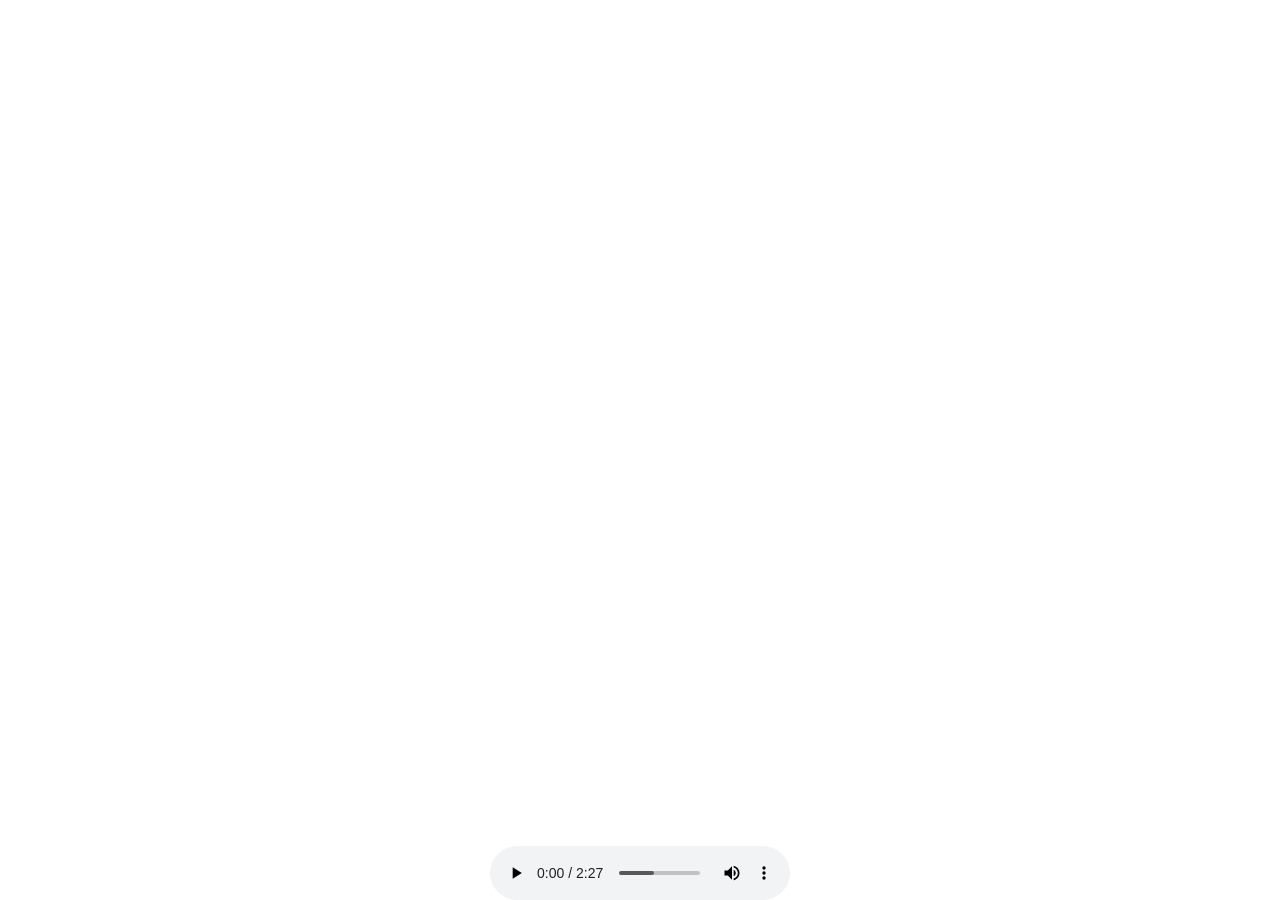
==== index.html @ 43ec4708 "add content" ====
<!DOCTYPE html>
<html>

<head>
    <title>Page Title</title>
    <link rel="stylesheet" href="style.css">
</head>

<body>

    <!-- <h1>My First Heading</h1>
    <p>My first paragraph.</p> -->

    

    <img id="random-fact-image" class="center"/>
    <div><audio controls autoplay id="audio" class="center">
            <source src="res\Rainych - See Tình (Japanese Version).mp3" type="audio/mp3">
            Your browser does not support the audio tag.
        </audio></div>
<script src="script.js"></script>
</body>


</html>
---- style.css ----
.center {
    position: absolute;
    bottom: 0;
    left: 0;
    right: 0;
    margin: auto;
}

img {
    position: absolute;
    margin: auto;
    top: 0;
    left: 0;
    right: 0;
    bottom: 0;
}
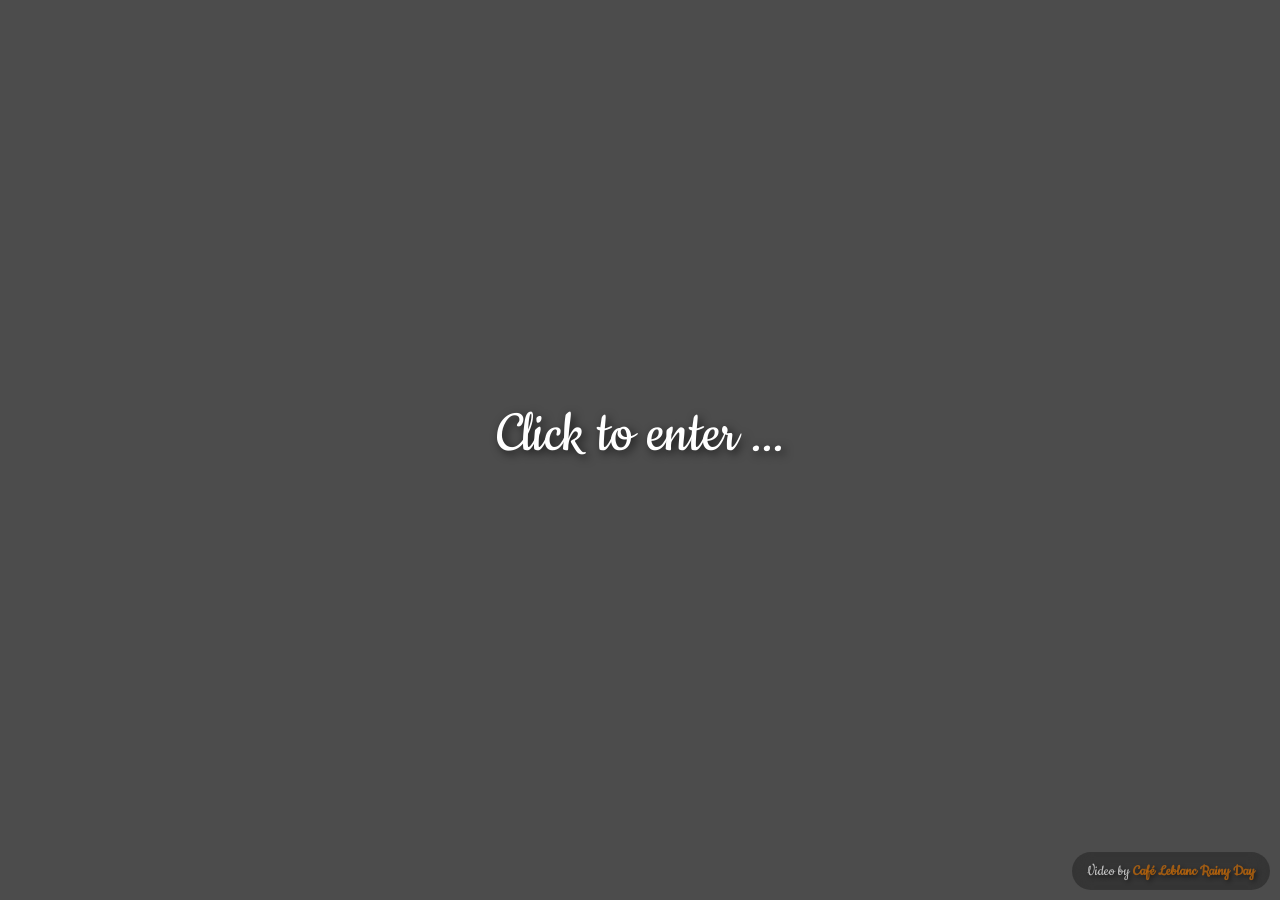
==== commit 429fb0df: "add leblanc" ====
--- a/index.html
+++ b/index.html
@@ -1,25 +1,234 @@
 <!DOCTYPE html>
-<html>
+<html lang="en">
 
 <head>
-    <title>Page Title</title>
-    <link rel="stylesheet" href="style.css">
+    <meta charset="UTF-8">
+    <meta name="viewport" content="width=device-width, initial-scale=1.0">
+    <link rel="preconnect" href="https://fonts.googleapis.com">
+    <link rel="preconnect" href="https://fonts.gstatic.com" crossorigin>
+    <link href="https://fonts.googleapis.com/css2?family=Cookie&display=swap" rel="stylesheet">
+    <title>Daily Caffeine Dose</title>
+    <style>
+        * {
+            margin: 0;
+            padding: 0;
+            box-sizing: border-box;
+        }
+
+        body {
+            font-family: "Cookie", cursive;
+            height: 100vh;
+            display: flex;
+            justify-content: center;
+            align-items: center;
+            overflow: hidden;
+            position: relative;
+        }
+
+        .background-video {
+            position: fixed;
+            top: 0;
+            left: 0;
+            width: 100%;
+            height: 100%;
+            object-fit: cover;
+            z-index: -1;
+            transition: transform 2s ease-in-out;
+        }
+
+        .background-video.zoom-in {
+            transform: scale(1.15);
+        }
+
+        .video-overlay {
+            position: fixed;
+            top: 0;
+            left: 0;
+            width: 100%;
+            height: 100%;
+            background: rgba(0, 0, 0, 0.7);
+            z-index: 0;
+            transition: opacity 2s ease-in-out;
+        }
+
+        .video-overlay.fade-out {
+            opacity: 0;
+        }
+
+        .container {
+            text-align: center;
+            cursor: pointer;
+            position: relative;
+            z-index: 1;
+        }
+
+        .caffeine-text {
+            font-size: 4rem;
+            color: #fff;
+            text-shadow: 3px 3px 10px rgba(0, 0, 0, 0.7);
+            margin-bottom: 30px;
+            animation: breathingGlow 3s ease-in-out infinite;
+            transition: all 0.3s ease;
+        }
+
+        @keyframes breathingGlow {
+            0% {
+                text-shadow: 3px 3px 10px rgba(0, 0, 0, 0.7),
+                             0 0 10px rgba(255, 255, 255, 0.3);
+            }
+            50% {
+                text-shadow: 3px 3px 10px rgba(0, 0, 0, 0.7),
+                             0 0 25px rgba(255, 255, 255, 0.6),
+                             0 0 35px rgba(255, 255, 255, 0.4),
+                             0 0 45px rgba(255, 255, 255, 0.2);
+            }
+            100% {
+                text-shadow: 3px 3px 10px rgba(0, 0, 0, 0.7),
+                             0 0 10px rgba(255, 255, 255, 0.3);
+            }
+        }
+
+        .video-credit {
+            position: absolute;
+            bottom: 10px;
+            right: 10px;
+            background: rgba(0, 0, 0, 0.3);
+            color: rgba(255, 255, 255, 0.7);
+            text-shadow: 2px 2px 5px rgba(0, 0, 0, 0.7);
+            padding: 10px 15px;
+            border-radius: 25px;
+            font-size: 1rem;
+            backdrop-filter: blur(10px);
+        }
+
+        .video-credit a {
+            color: rgba(207, 110, 7, 0.7);
+            text-shadow: 2px 2px 5px rgba(0, 0, 0, 0.5);
+            transition: color 0.3s ease;
+            text-decoration: none;
+            font-weight: bold;
+        }
+
+        .video-credit a:hover {
+            text-decoration: underline;
+        }
+
+        @media (max-width: 768px) {
+            .caffeine-text {
+                font-size: 4rem;
+            }
+        }
+    </style>
 </head>
 
 <body>
-
-    <!-- <h1>My First Heading</h1>
-    <p>My first paragraph.</p> -->
-
-    
-
-    <img id="random-fact-image" class="center"/>
-    <div><audio controls autoplay id="audio" class="center">
-            <source src="res\Rainych - See Tình (Japanese Version).mp3" type="audio/mp3">
-            Your browser does not support the audio tag.
-        </audio></div>
-<script src="script.js"></script>
+    <video class="background-video" id="backgroundVideo" loop>
+        <source src="res/rain_leblanc.mp4" type="video/mp4">
+        Your browser does not support the video tag.
+    </video>
+
+    <div class="video-overlay" id="videoOverlay"></div>
+
+    <div class="container" id="mainContainer">
+        <div class="caffeine-text">
+            Click to enter ...
+        </div>
+    </div>
+
+    <div class="video-credit">
+        Video by <a href="https://www.youtube.com/watch?v=yp271fHCaW4" target="_blank">Café Leblanc Rainy Day</a>
+    </div>
+
+    <script>
+
+        // Scrolling tab title effect
+        const originalTitle = "Daily Caffeine Dose";
+        const scrollingText = "☕ Daily Caffeine Dose ";
+        let scrollPosition = 0;
+        const scrollSpeed = 200; // milliseconds
+
+        function scrollTitle() {
+            const visibleLength = 25; // Number of characters visible at once
+            const displayText = (scrollingText + scrollingText).substring(scrollPosition, scrollPosition + visibleLength);
+            document.title = displayText;
+
+            scrollPosition++;
+            if (scrollPosition >= scrollingText.length) {
+                scrollPosition = 0;
+            }
+        }
+
+        // Start scrolling title
+        const titleInterval = setInterval(scrollTitle, scrollSpeed);
+
+        // Stop scrolling and reset title when page becomes hidden
+        document.addEventListener('visibilitychange', () => {
+            if (document.hidden) {
+                clearInterval(titleInterval);
+                document.title = originalTitle;
+            } else {
+                // Restart scrolling when page becomes visible again
+                setTimeout(() => {
+                    const newTitleInterval = setInterval(scrollTitle, scrollSpeed);
+                }, 100);
+            }
+        });
+        const mainContainer = document.getElementById('mainContainer');
+        const backgroundVideo = document.getElementById('backgroundVideo');
+        const videoOverlay = document.getElementById('videoOverlay');
+
+        mainContainer.addEventListener('click', () => {
+            // Start zoom effect on background video
+            backgroundVideo.classList.add('zoom-in');
+
+            // Fade out overlay
+            videoOverlay.classList.add('fade-out');
+
+            // Gradually fade out the main container
+            mainContainer.style.transition = 'opacity 2s ease-in-out';
+            mainContainer.style.opacity = '0';
+
+            // After transition, play video with audio
+
+            backgroundVideo.volume = 0;
+            backgroundVideo.muted = false;
+
+            backgroundVideo.play().then(() => {
+                // Gradually increase volume
+                const volumeStep = 0.02;
+                const volumeInterval = 100;
+
+                const fadeInAudio = setInterval(() => {
+                    if (backgroundVideo.volume < 0.2) {
+                        backgroundVideo.volume = Math.min(backgroundVideo.volume + volumeStep, 1);
+                    } else {
+                        clearInterval(fadeInAudio);
+                    }
+                }, volumeInterval);
+            }).catch(e => {
+                console.log('Autoplay prevented by browser:', e);
+                // Fallback: try muted first, then unmute
+                backgroundVideo.muted = true;
+                backgroundVideo.play().then(() => {
+                    setTimeout(() => {
+                        backgroundVideo.muted = false;
+                        backgroundVideo.volume = 0;
+
+                        const volumeStep = 0.02;
+                        const volumeInterval = 100;
+
+                        const fadeInAudio = setInterval(() => {
+                            if (backgroundVideo.volume < 0.2) {
+                                backgroundVideo.volume = Math.min(backgroundVideo.volume + volumeStep, 1);
+                            } else {
+                                clearInterval(fadeInAudio);
+                            }
+                        }, volumeInterval);
+                    }, 1000);
+                });
+            });
+        });
+    </script>
 </body>
 
-
 </html>
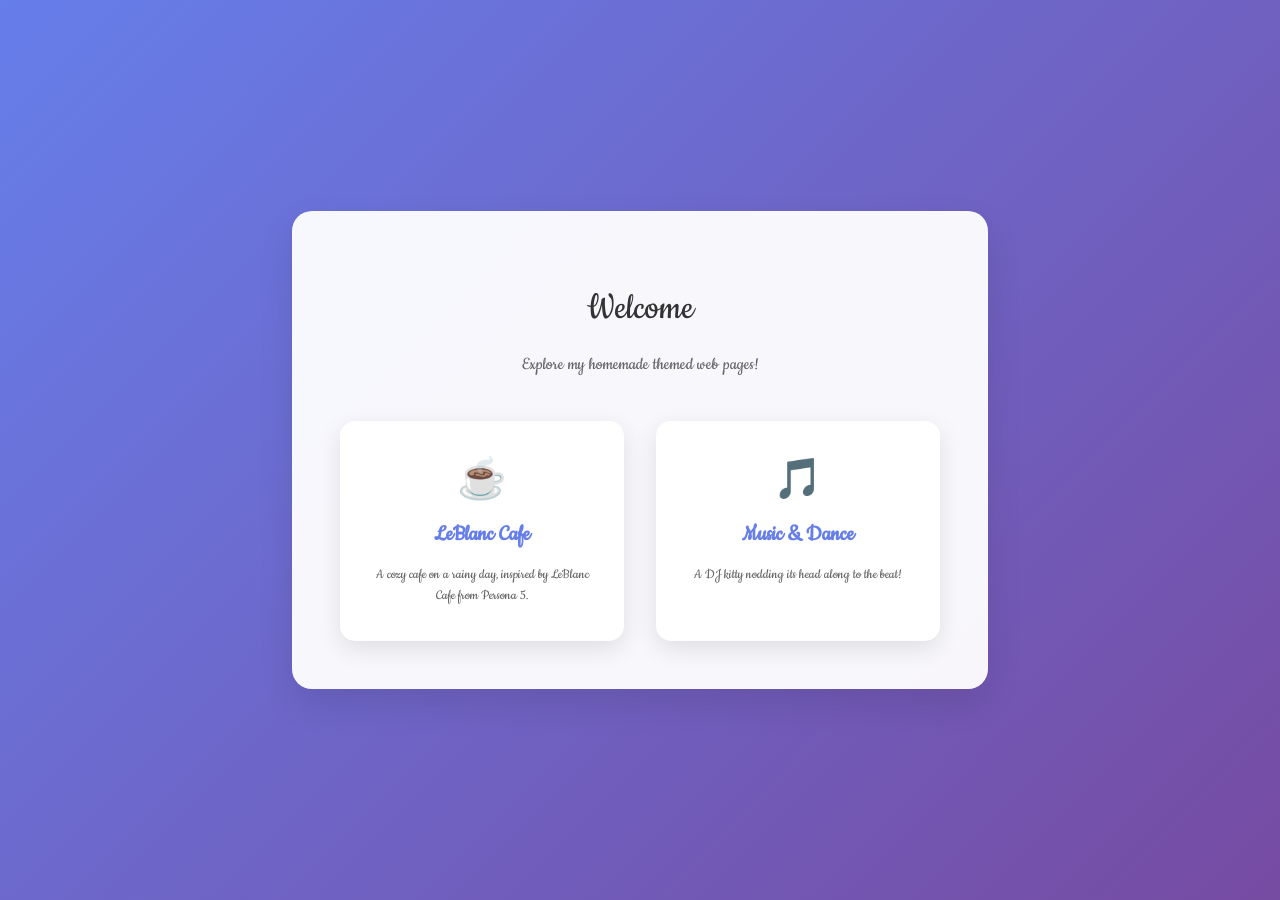
==== commit 3e57b6e5: "add homepage" ====
--- a/index.html
+++ b/index.html
@@ -7,228 +7,135 @@
     <link rel="preconnect" href="https://fonts.googleapis.com">
     <link rel="preconnect" href="https://fonts.gstatic.com" crossorigin>
     <link href="https://fonts.googleapis.com/css2?family=Cookie&display=swap" rel="stylesheet">
-    <title>Daily Caffeine Dose</title>
+    <title>Welcome - Bunny's Webpages</title>
+    <link rel="stylesheet" href="style.css">
     <style>
-        * {
+        body {
+            font-family: "Cookie", cursive;
             margin: 0;
             padding: 0;
-            box-sizing: border-box;
-        }
-
-        body {
-            font-family: "Cookie", cursive;
-            height: 100vh;
+            background: linear-gradient(135deg, #667eea 0%, #764ba2 100%);
+            min-height: 100vh;
             display: flex;
+            align-items: center;
             justify-content: center;
-            align-items: center;
-            overflow: hidden;
-            position: relative;
-        }
-
-        .background-video {
-            position: fixed;
-            top: 0;
-            left: 0;
-            width: 100%;
-            height: 100%;
-            object-fit: cover;
-            z-index: -1;
-            transition: transform 2s ease-in-out;
-        }
-
-        .background-video.zoom-in {
-            transform: scale(1.15);
-        }
-
-        .video-overlay {
-            position: fixed;
-            top: 0;
-            left: 0;
-            width: 100%;
-            height: 100%;
-            background: rgba(0, 0, 0, 0.7);
-            z-index: 0;
-            transition: opacity 2s ease-in-out;
-        }
-
-        .video-overlay.fade-out {
-            opacity: 0;
         }
 
         .container {
             text-align: center;
-            cursor: pointer;
-            position: relative;
-            z-index: 1;
+            background: rgba(255, 255, 255, 0.95);
+            padding: 3rem;
+            border-radius: 20px;
+            box-shadow: 0 15px 35px rgba(0, 0, 0, 0.1);
+            max-width: 600px;
+            width: 90%;
         }
 
-        .caffeine-text {
-            font-size: 4rem;
-            color: #fff;
-            text-shadow: 3px 3px 10px rgba(0, 0, 0, 0.7);
-            margin-bottom: 30px;
-            animation: breathingGlow 3s ease-in-out infinite;
-            transition: all 0.3s ease;
+        h1 {
+            color: #333;
+            margin-bottom: 1rem;
+            font-size: 2.5rem;
+            font-weight: 300;
         }
 
-        @keyframes breathingGlow {
-            0% {
-                text-shadow: 3px 3px 10px rgba(0, 0, 0, 0.7),
-                             0 0 10px rgba(255, 255, 255, 0.3);
-            }
-            50% {
-                text-shadow: 3px 3px 10px rgba(0, 0, 0, 0.7),
-                             0 0 25px rgba(255, 255, 255, 0.6),
-                             0 0 35px rgba(255, 255, 255, 0.4),
-                             0 0 45px rgba(255, 255, 255, 0.2);
-            }
-            100% {
-                text-shadow: 3px 3px 10px rgba(0, 0, 0, 0.7),
-                             0 0 10px rgba(255, 255, 255, 0.3);
-            }
+        .subtitle {
+            color: #666;
+            margin-bottom: 2.5rem;
+            font-size: 1.2rem;
+            line-height: 1.6;
         }
 
-        .video-credit {
-            position: absolute;
-            bottom: 10px;
-            right: 10px;
-            background: rgba(0, 0, 0, 0.3);
-            color: rgba(255, 255, 255, 0.7);
-            text-shadow: 2px 2px 5px rgba(0, 0, 0, 0.7);
-            padding: 10px 15px;
-            border-radius: 25px;
-            font-size: 1rem;
-            backdrop-filter: blur(10px);
+        .nav-links {
+            display: flex;
+            gap: 2rem;
+            justify-content: center;
+            flex-wrap: wrap;
         }
 
-        .video-credit a {
-            color: rgba(207, 110, 7, 0.7);
-            text-shadow: 2px 2px 5px rgba(0, 0, 0, 0.5);
-            transition: color 0.3s ease;
+        .nav-card {
+            background: white;
+            padding: 2rem;
+            border-radius: 15px;
+            box-shadow: 0 8px 25px rgba(0, 0, 0, 0.1);
             text-decoration: none;
-            font-weight: bold;
+            color: #333;
+            transition: all 0.3s ease;
+            flex: 1;
+            max-width: 250px;
+            border: 2px solid transparent;
         }
 
-        .video-credit a:hover {
-            text-decoration: underline;
+        .nav-card:hover {
+            transform: translateY(-5px);
+            box-shadow: 0 15px 35px rgba(0, 0, 0, 0.15);
+            border-color: #667eea;
+        }
+
+        .nav-card h3 {
+            margin: 0 0 1rem 0;
+            font-size: 1.5rem;
+            color: #667eea;
+        }
+
+        .nav-card p {
+            margin: 0;
+            color: #666;
+            font-size: 0.95rem;
+            line-height: 1.4;
+        }
+
+        .icon {
+            font-size: 2.5rem;
+            margin-bottom: 1rem;
+            display: block;
+        }
+
+        .cafe-icon {
+            color: #8B4513;
+        }
+
+        .music-icon {
+            color: #FF6B6B;
         }
 
         @media (max-width: 768px) {
-            .caffeine-text {
-                font-size: 4rem;
+            .nav-links {
+                flex-direction: column;
+                gap: 1.5rem;
+            }
+
+            .container {
+                padding: 2rem;
+            }
+
+            h1 {
+                font-size: 2rem;
             }
         }
     </style>
 </head>
 
 <body>
-    <video class="background-video" id="backgroundVideo" loop>
-        <source src="res/rain_leblanc.mp4" type="video/mp4">
-        Your browser does not support the video tag.
-    </video>
+    <div class="container">
+        <h1>Welcome</h1>
+        <p class="subtitle">Explore my homemade themed web pages!</p>
 
-    <div class="video-overlay" id="videoOverlay"></div>
+        <div class="nav-links">
+            <a href="leblanc_cafe.html" class="nav-card">
+                <span class="icon cafe-icon">☕</span>
+                <h3>LeBlanc Cafe</h3>
+                <p>A cozy cafe on a rainy day, inspired by LeBlanc Cafe from Persona 5.</p>
+            </a>
 
-    <div class="container" id="mainContainer">
-        <div class="caffeine-text">
-            Click to enter ...
+            <a href="music_dance.html" class="nav-card">
+                <span class="icon music-icon">🎵</span>
+                <h3>Music & Dance</h3>
+                <p>A DJ kitty nodding its head along to the beat!</p>
+            </a>
         </div>
     </div>
 
-    <div class="video-credit">
-        Video by <a href="https://www.youtube.com/watch?v=yp271fHCaW4" target="_blank">Café Leblanc Rainy Day</a>
-    </div>
-
-    <script>
-
-        // Scrolling tab title effect
-        const originalTitle = "Daily Caffeine Dose";
-        const scrollingText = "☕ Daily Caffeine Dose ";
-        let scrollPosition = 0;
-        const scrollSpeed = 200; // milliseconds
-
-        function scrollTitle() {
-            const visibleLength = 25; // Number of characters visible at once
-            const displayText = (scrollingText + scrollingText).substring(scrollPosition, scrollPosition + visibleLength);
-            document.title = displayText;
-
-            scrollPosition++;
-            if (scrollPosition >= scrollingText.length) {
-                scrollPosition = 0;
-            }
-        }
-
-        // Start scrolling title
-        const titleInterval = setInterval(scrollTitle, scrollSpeed);
-
-        // Stop scrolling and reset title when page becomes hidden
-        document.addEventListener('visibilitychange', () => {
-            if (document.hidden) {
-                clearInterval(titleInterval);
-                document.title = originalTitle;
-            } else {
-                // Restart scrolling when page becomes visible again
-                setTimeout(() => {
-                    const newTitleInterval = setInterval(scrollTitle, scrollSpeed);
-                }, 100);
-            }
-        });
-        const mainContainer = document.getElementById('mainContainer');
-        const backgroundVideo = document.getElementById('backgroundVideo');
-        const videoOverlay = document.getElementById('videoOverlay');
-
-        mainContainer.addEventListener('click', () => {
-            // Start zoom effect on background video
-            backgroundVideo.classList.add('zoom-in');
-
-            // Fade out overlay
-            videoOverlay.classList.add('fade-out');
-
-            // Gradually fade out the main container
-            mainContainer.style.transition = 'opacity 2s ease-in-out';
-            mainContainer.style.opacity = '0';
-
-            // After transition, play video with audio
-
-            backgroundVideo.volume = 0;
-            backgroundVideo.muted = false;
-
-            backgroundVideo.play().then(() => {
-                // Gradually increase volume
-                const volumeStep = 0.02;
-                const volumeInterval = 100;
-
-                const fadeInAudio = setInterval(() => {
-                    if (backgroundVideo.volume < 0.2) {
-                        backgroundVideo.volume = Math.min(backgroundVideo.volume + volumeStep, 1);
-                    } else {
-                        clearInterval(fadeInAudio);
-                    }
-                }, volumeInterval);
-            }).catch(e => {
-                console.log('Autoplay prevented by browser:', e);
-                // Fallback: try muted first, then unmute
-                backgroundVideo.muted = true;
-                backgroundVideo.play().then(() => {
-                    setTimeout(() => {
-                        backgroundVideo.muted = false;
-                        backgroundVideo.volume = 0;
-
-                        const volumeStep = 0.02;
-                        const volumeInterval = 100;
-
-                        const fadeInAudio = setInterval(() => {
-                            if (backgroundVideo.volume < 0.2) {
-                                backgroundVideo.volume = Math.min(backgroundVideo.volume + volumeStep, 1);
-                            } else {
-                                clearInterval(fadeInAudio);
-                            }
-                        }, volumeInterval);
-                    }, 1000);
-                });
-            });
-        });
-    </script>
+    <script src="script.js"></script>
 </body>
 
 </html>
--- a/style.css
+++ b/style.css
@@ -0,0 +1,16 @@
+.center {
+    position: absolute;
+    bottom: 10%;
+    left: 0;
+    right: 0;
+    margin: auto;
+}
+
+img {
+    position: absolute;
+    margin: auto;
+    top: 0;
+    left: 0;
+    right: 0;
+    bottom: 0;
+}
